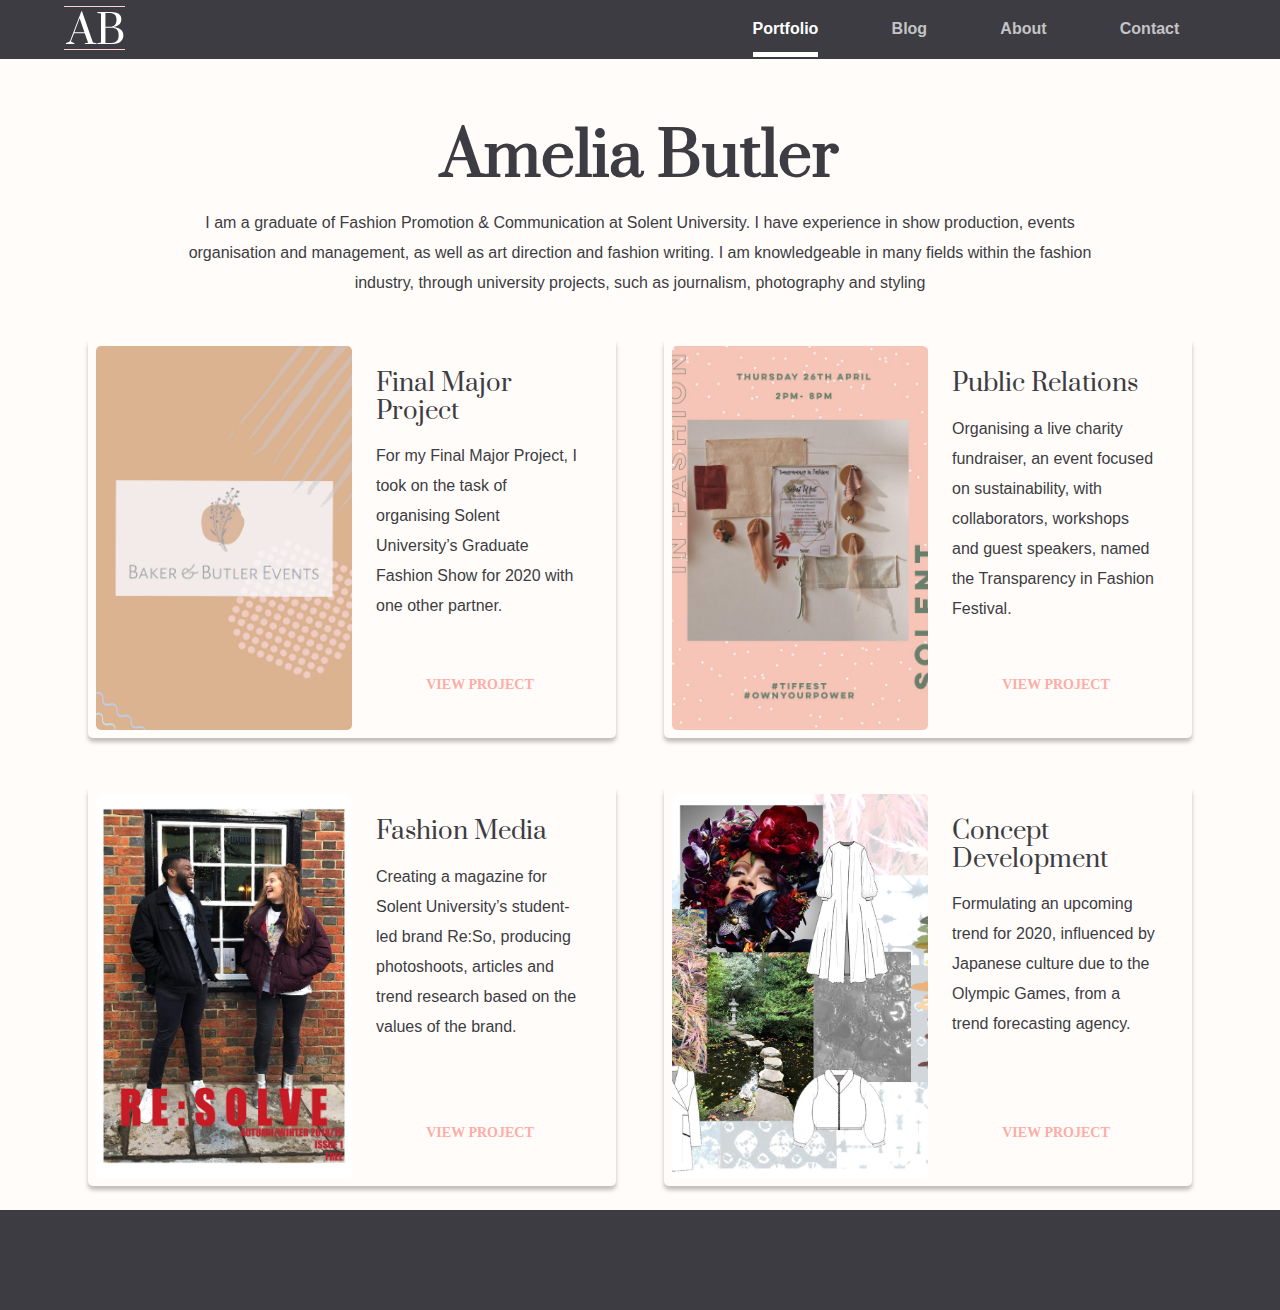
==== index.html @ 0e3813a7 "added link to fashion media page" ====
<!DOCTYPE html>
<html lang="en" dir="ltr">
  <head>
    <meta charset="utf-8">
    <!-- <link rel="stylesheet" href="https://stackpath.bootstrapcdn.com/bootstrap/4.4.1/css/bootstrap.min.css" integrity="sha384-Vkoo8x4CGsO3+Hhxv8T/Q5PaXtkKtu6ug5TOeNV6gBiFeWPGFN9MuhOf23Q9Ifjh" crossorigin="anonymous"> -->
    <link rel="stylesheet" href="css/styles.css">
    <link rel="stylesheet" href="css/normalize.css">
    <meta name="viewport" content="width=device-width, initial-scale=1">
    <title></title>
  </head>
  <body>

    <nav class="nav">
      <!-- logo -->
      <img src="img/logo.svg" alt="">

      <!-- nav link -->
      <ul class="nav-links">
        <li><a href="index.html" class="active">Portfolio</a></li>
        <li><a href="#">Blog</a></li>
        <li><a href="#">About</a></li>
        <li><a href="#">Contact</a></li>
      </ul>
    </nav>

    <div class="container">

      <!-- hero text -->
      <div class="hero-text">
        <h1>Amelia Butler</h1>
        <p class="header-text">I am a graduate of Fashion Promotion & Communication at Solent University.<span class="extra-hero-text"> I have experience in show production, events organisation and management, as well as art direction and fashion writing. I am knowledgeable in many fields within the fashion industry, through university projects, such as journalism, photography and styling</span></p>
      </div>

      <!-- cards for home screen -->
      <!-- large screens -->
      <div class="cards">
      <!-- card one -->
        <div class="card card1">
          <div class="card-image card-image-FMP">
          </div>
          <div class="card-text">
            <h6>Final Major Project</h6>
            <p>
              For my Final Major Project, I took on the task of organising Solent University’s Graduate Fashion Show for 2020 with one other partner.
            </p>
            <a href="final-major-project.html" class="button btn-lrg">View Project</a>
          </div>
        </div>

        <!-- card two -->
        <div class="card card2">
          <div class="card-image card-image-PR ">
          </div>
          <div class="card-text">
            <h6>Public Relations</h6>
            <p>Organising a live charity fundraiser, an event focused on sustainability, with collaborators, workshops and guest speakers, named the Transparency in Fashion Festival.</p>
            <a href="public-relations.html" class="button btn-lrg">View Project</a>
          </div>
        </div>

        <!-- card three -->
        <div class="card card3">
          <div class="card-image card-image-FM ">
          </div>
          <div class="card-text">
            <h6>Fashion Media</h6>
            <p>Creating a magazine for Solent University’s student-led brand Re:So, producing photoshoots, articles and trend research based on the values of the brand.</p>
            <a href="fashion-media.html" class="button btn-lrg">View Project</a>
          </div>
        </div>

        <!-- card four -->
        <div class="card card4">
          <div class="card-image card-image-CD">
          </div>
          <div class="card-text">
            <h6>Concept Development</h6>
            <p>Formulating an upcoming trend for 2020, influenced by Japanese culture due to the Olympic Games, from a trend forecasting agency.</p>
            <a class="button btn-lrg">View Project</a>
          </div>
        </div>

      </div>


      <!-- small screens -->
      <div class="cards-sml">

        <!-- card one -->
        <div class="card-sml">
          <img class="card-img-sml" src="img/FMP.png" alt="">
          <div class="card-text-sml">
            <h6>Final Major Project</h6>
            <p>For my Final Major Project, I took on the task of organising Solent University’s Graduate Fashion Show for 2020 with one other partner.</p>
            <a href="final-major-project.html" class="button btn-sml">View Project</a>
          </div>
        </div>

        <!-- card two  -->
        <div class="card-sml">
          <img class="card-img-sml" src="img/Public-Relations.png" alt="">
          <div class="card-text-sml">
            <h6>Public Relations</h6>
            <p>Lorem ipsum dolor sit amet, consectetur adipiscing elit, </p>
            <a href="public-relations.html" class="button btn-sml">View Project</a>
          </div>
        </div>

        <!-- card three  -->
        <div class="card-sml">
          <img class="card-img-sml" src="img/fashion-media.png" alt="">
          <div class="card-text-sml">
            <h6>Fashion Media</h6>
            <p>Lorem ipsum dolor sit amet, consectetur adipiscing elit, </p>
            <a href="fashion-media.html" class="button btn-sml">View Project</a>
          </div>
        </div>

        <!-- card four  -->
        <div class="card-sml">
          <img class="card-img-sml" src="img/concept-developments.png" alt="">
          <div class="card-text-sml">
            <h6>Concept Developemnt</h6>
            <p>Lorem ipsum dolor sit amet, consectetur adipiscing elit, </p>
            <a class="button btn-sml">View Project</a>
          </div>
        </div>

      </div>


    </div>


      <!-- </div> -->
  </body>
  <footer></footer>
</html>
---- css/styles.css ----
@font-face {
    font-family: 'Prata';
    src: url(../fonts/Prata-Regular.ttf);
    font-style: normal;
    font-weight: 400;
}

/* ----- colors ----- */

:root {
  --DarkGrey: #3C3C42;
  --FadedGrey: #C4C4C6;
  --LightPink: #FFFCFA;
  --White: #FFFFFF;
  --DarkPink: #FFD4D0;
  --VeryDarkPink: #FFACA5;
}

* {
  box-sizing: border-box;
}

/* ----- font styles ----- */

body {
  background-color: var(--LightPink);
  font-family: montserrat, sans-serif;
  font-size: 16px;
  color: var(--DarkGrey);
}

footer {
  background: var(--DarkGrey);
  height: 100px;
  width: 100%;
}

p {
  line-height: 30px;
  margin: 16px 0;
}

h1 {
  font-size: 3.750rem;
  margin: 0;
}

h6 {
  font-family: Prata;
  font-size: 1.5rem;
  font-weight: normal;
  margin: 0;
}

h1,
h2,
h3,
h4,
h5 {
  font-family: prata, sans-serif;
}

/* button element */
.button {
  display: flex;
  align-items: center;
  margin: 0 auto;
  height: 42px;
  font: normal normal bold 0.875em/1.875em montserrat;
  text-transform: uppercase;

  color: var(--White);
  background-color: var(--VeryDarkPink);
  border-color: var(--VeryDarkPink);

  padding: 16px;
  border-radius: 5px;
}



/* ----- navigation ------  */
nav {
  display: flex;
  justify-content: space-between;
  align-items: center;
  flex-wrap: wrap;

  background-color: var(--DarkGrey);
  padding: 4px 5%;
}

ul {
  padding: 0;
}

li,
a {
  text-decoration: none;
  list-style: none;
  color: var(--FadedGrey);
}

.nav-links {
  display: flex;
  justify-content: space-around;
  flex-basis: 500px;

  font-weight: bold;
}

.active {
  color: var(--White);
  border-bottom: 5px solid var(--White);
  padding-bottom: 15px;
}

/* pseudo-classes */
.nav-links a:hover {
  color: var(--VeryDarkPink);
}

.nav-links a:active {
  color: var(--White);
}

.active:hover {
  color: var(--White) !important;
}


/* main container */
.container {
  padding: 0 5%;
  min-height: calc(100vh - 70px);
}


/* header text */
.hero-text {
  text-align: center;
  margin: auto;
  margin-top: 64px;
  max-width: 950px;
}

/* -------- Cards -------- */

.cards,
.card,
.card-text,
.cards-sml,
.card-sml,
.img {
  display: flex;
}

.card,
.card-sml {
  box-shadow: 0px 4px 4px rgba(0, 0, 0, 0.25);
}

/* cards radius */
.card,
.card-img-sml,
.card-sml {
  border-radius: 5px;
}

.cards,
.cards-sml {
  flex-direction: row;
  flex-wrap: wrap;
}


/* -------- cards for large screens -------- */
.card {
  flex-wrap: wrap;
  flex: 1 500px;
  height: 400px;

  margin: 24px;
  padding: 8px;
}

.card-image {
  border-radius: 5px;
  width: 50%;
}

.card-text {
  flex-direction: column;
  padding: 24px;
  width: 50%;
}

.card-image-FMP {
  background: url(../img/FMP.png) center / cover;
}

.card-image-PR {
  background: url(../img/Public-Relations.png) center / cover;
}

.card-image-FM {
  background: url(../img/fashion-media.png) center / cover;
}

.card-image-CD {
  background: url(../img/concept-developments.png) center / cover;
}

.btn-lrg {
  margin-top: auto;
  color: var(--VeryDarkPink);
  background-color: inherit;
  border-color: transparent;
}

.btn-lrg:hover {
  color: var(--White);
  border-color: var(--White);
  background-color: var(--VeryDarkPink);
}

/* -------- cards for small screens -------- */
.cards-sml {
  justify-content: center;
}

.card-sml {
  margin-bottom: 48px;
  flex-direction: column;
  align-items: center;
  position: relative;
}

.card-img-sml,
.card-text-sml {
  width: 100%;
  width: 100%;
}

.card-text-sml {
  border-radius: 0 0 5px 5px;
}

.card-img-sml {
  max-height: 500px;
  max-width: 500px;
}

.card-text-sml {
  bottom: 0;
  padding: 8px;
  text-align: center;
  position: absolute;
  background-color: rgba(255, 255, 255, 0.9);
}

.btn-sml {
  display: inline-flex;
}

.img {
  margin: auto;
  margin-top: 24px;
  margin-bottom: 24px;
  max-width: 450px;
}

.card-main-text {
  text-align: center;
  margin: auto;
  max-width: 950px;
}

/* ------------- cards for small screen ------------ */
/* ----- @media queries ----- */

@media (max-width: 768px){

  .cards {
    display: none
  }

  nav {
    justify-content: space-around;
  }

  .nav-links {
    flex-basis: 800px;
  }

  .hero-text {
    margin-top: 32px;
  }
  .extra-hero-text {
    display: none;
  }

}

@media (min-width: 768px) {
  .cards-sml {
    display: none;
  }
}

@media (max-width: 375px) {
  nav {
    padding: 0 2.5%;
  }

  h1 {
    font-size: 2.500rem;
  }

  .container {
    padding: 0 2.5%;
  }

  .img {
    max-width: 100%;
  }
}
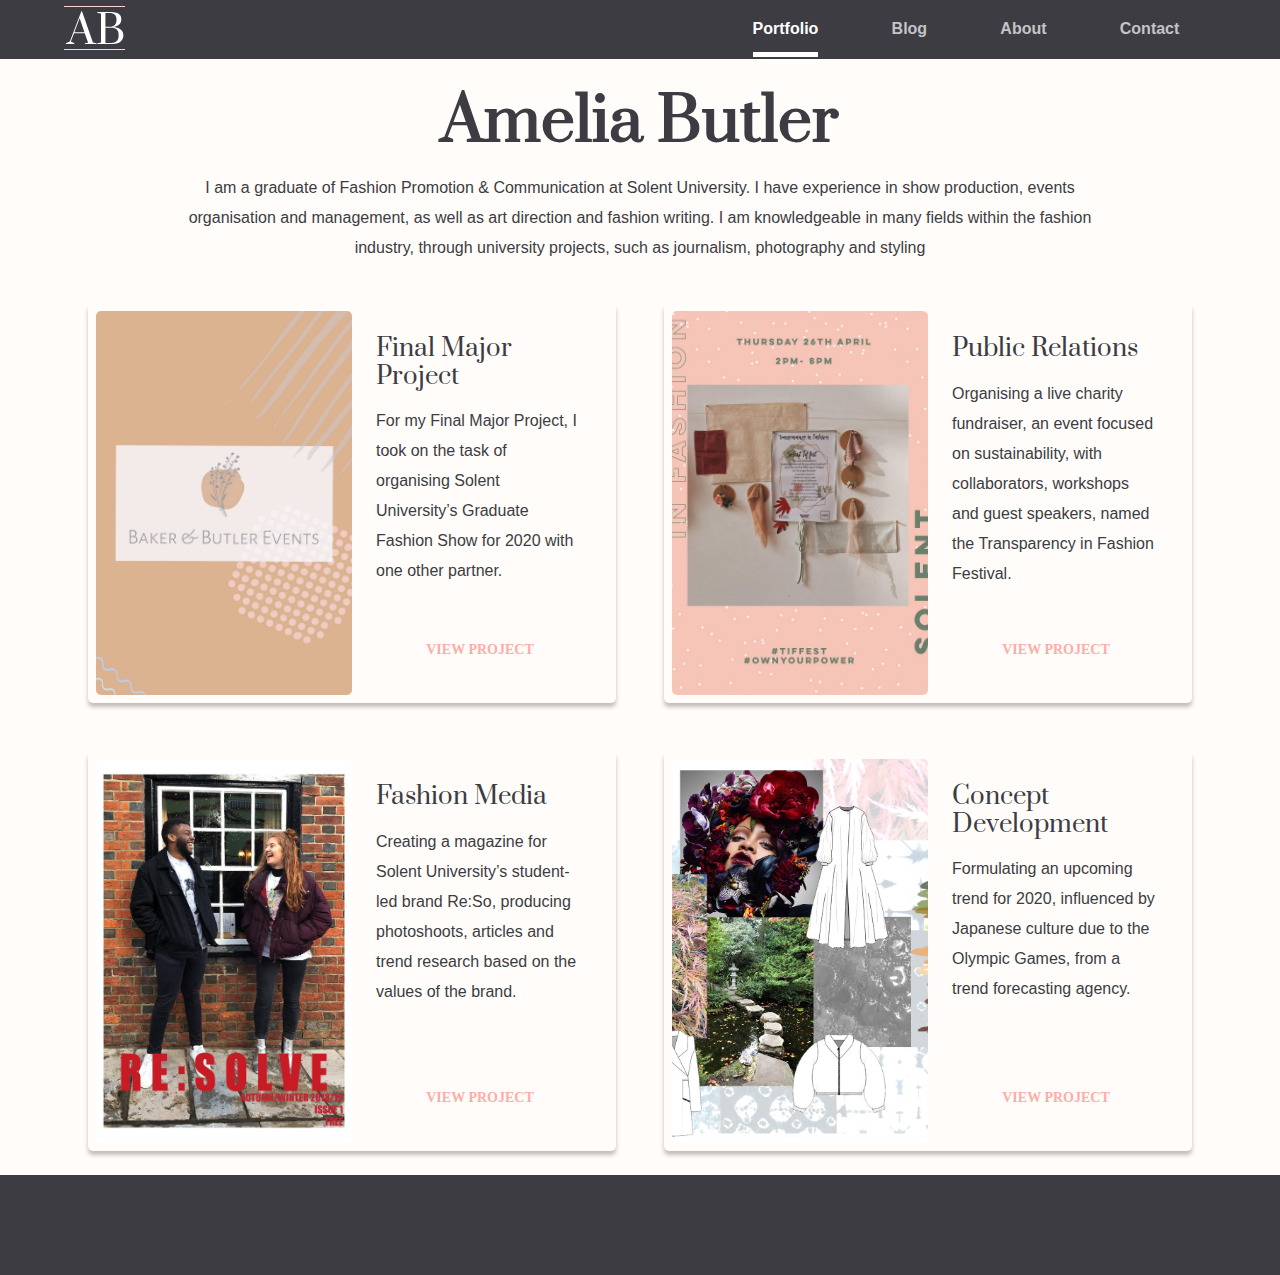
==== commit 59bd55b3: "added sticky and padding for nav on sml screens" ====
--- a/index.html
+++ b/index.html
@@ -10,7 +10,7 @@
   </head>
   <body>
 
-    <nav class="nav">
+    <nav class="nav sticky">
       <!-- logo -->
       <img src="img/logo.svg" alt="">
 
--- a/css/styles.css
+++ b/css/styles.css
@@ -101,6 +101,13 @@
   color: var(--FadedGrey);
 }
 
+.sticky {
+  z-index: 1000;
+  position: fixed;
+  width: 100%;
+  top: 0;
+}
+
 .nav-links {
   display: flex;
   justify-content: space-around;
@@ -140,7 +147,7 @@
 .hero-text {
   text-align: center;
   margin: auto;
-  margin-top: 64px;
+  margin-top: 88px;
   max-width: 950px;
 }
 
@@ -294,7 +301,7 @@
   }
 
   .hero-text {
-    margin-top: 32px;
+    margin-top: 130px;
   }
   .extra-hero-text {
     display: none;
@@ -310,7 +317,7 @@
 
 @media (max-width: 375px) {
   nav {
-    padding: 0 2.5%;
+    padding: 4px 2.5%;
   }
 
   h1 {
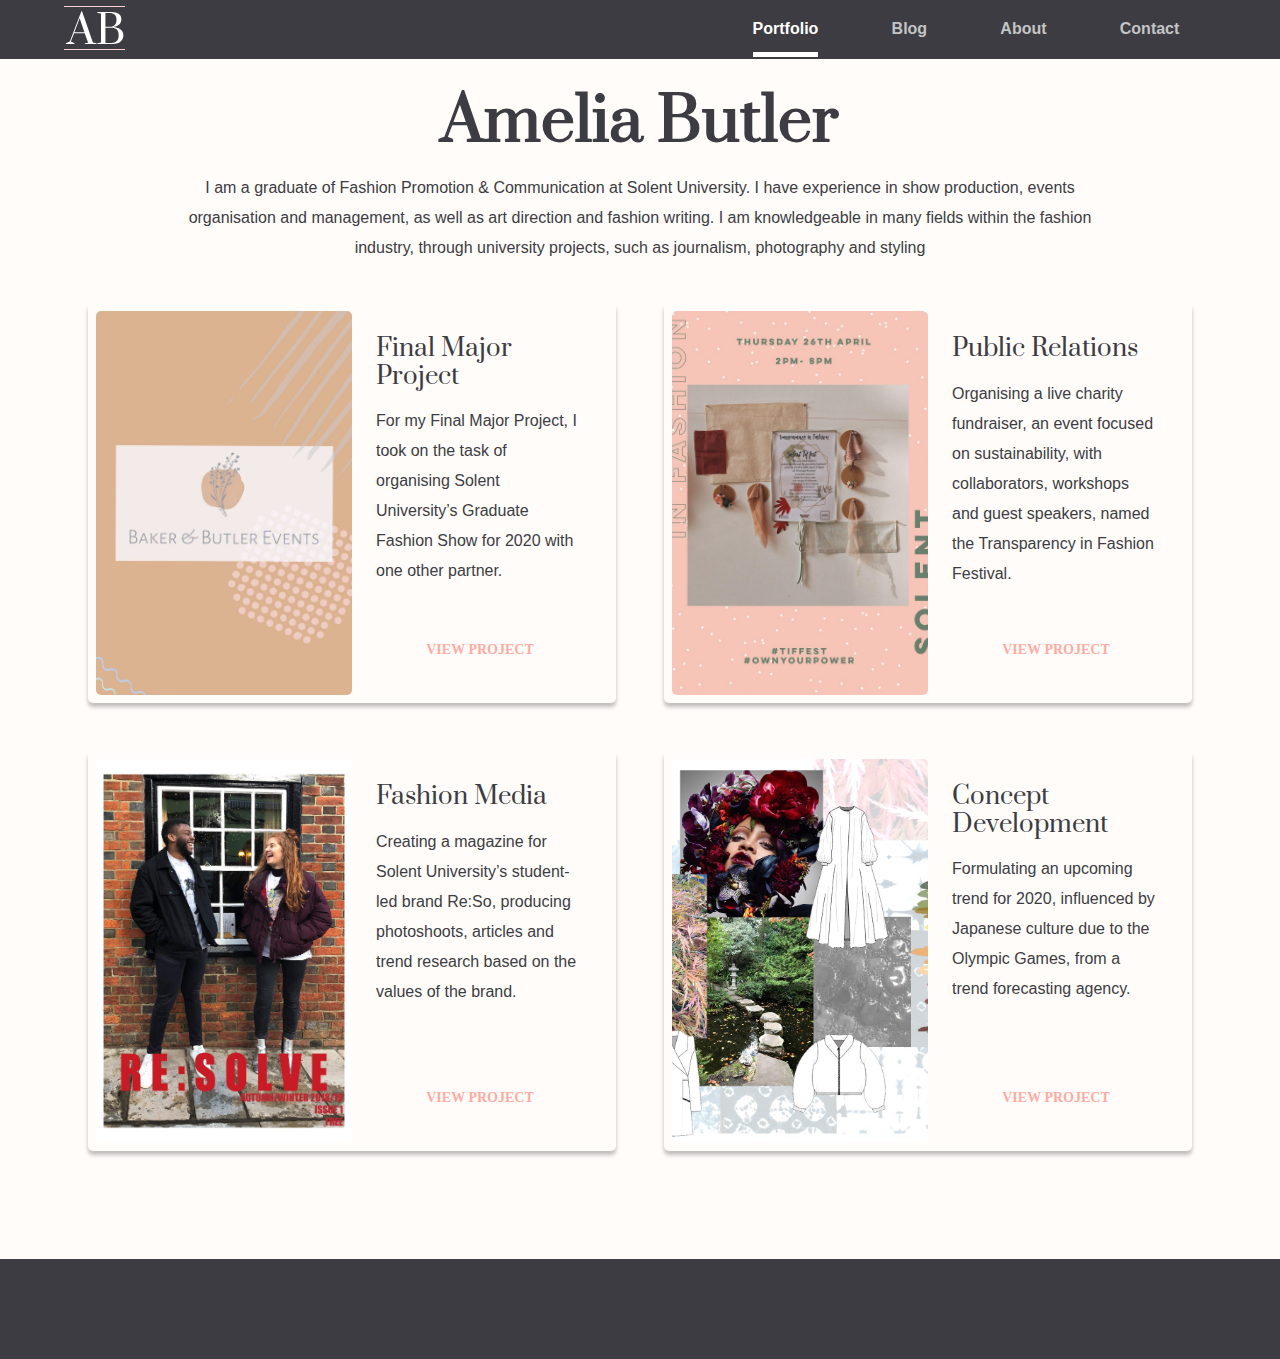
==== commit 17834e8f: "added link to logo" ====
--- a/index.html
+++ b/index.html
@@ -12,14 +12,16 @@
 
     <nav class="nav sticky">
       <!-- logo -->
-      <img src="img/logo.svg" alt="">
+      <a style="height: 51px" href="index.html">
+        <img src="img/logo.svg" alt="">
+      </a>
 
       <!-- nav link -->
       <ul class="nav-links">
         <li><a href="index.html" class="active">Portfolio</a></li>
-        <li><a href="#">Blog</a></li>
-        <li><a href="#">About</a></li>
-        <li><a href="#">Contact</a></li>
+        <li><a href="blog.html">Blog</a></li>
+        <li><a href="about.html">About</a></li>
+        <li><a href="contact.html">Contact</a></li>
       </ul>
     </nav>
 
@@ -76,7 +78,7 @@
           <div class="card-text">
             <h6>Concept Development</h6>
             <p>Formulating an upcoming trend for 2020, influenced by Japanese culture due to the Olympic Games, from a trend forecasting agency.</p>
-            <a class="button btn-lrg">View Project</a>
+            <a href="concept-development.html" class="button btn-lrg">View Project</a>
           </div>
         </div>
 
@@ -91,7 +93,6 @@
           <img class="card-img-sml" src="img/FMP.png" alt="">
           <div class="card-text-sml">
             <h6>Final Major Project</h6>
-            <p>For my Final Major Project, I took on the task of organising Solent University’s Graduate Fashion Show for 2020 with one other partner.</p>
             <a href="final-major-project.html" class="button btn-sml">View Project</a>
           </div>
         </div>
@@ -101,7 +102,6 @@
           <img class="card-img-sml" src="img/Public-Relations.png" alt="">
           <div class="card-text-sml">
             <h6>Public Relations</h6>
-            <p>Lorem ipsum dolor sit amet, consectetur adipiscing elit, </p>
             <a href="public-relations.html" class="button btn-sml">View Project</a>
           </div>
         </div>
@@ -111,18 +111,16 @@
           <img class="card-img-sml" src="img/fashion-media.png" alt="">
           <div class="card-text-sml">
             <h6>Fashion Media</h6>
-            <p>Lorem ipsum dolor sit amet, consectetur adipiscing elit, </p>
             <a href="fashion-media.html" class="button btn-sml">View Project</a>
           </div>
         </div>
 
         <!-- card four  -->
         <div class="card-sml">
-          <img class="card-img-sml" src="img/concept-developments.png" alt="">
+          <img class="card-img-sml concept-development-image" src="img/concept-developments.png" alt="">
           <div class="card-text-sml">
             <h6>Concept Developemnt</h6>
-            <p>Lorem ipsum dolor sit amet, consectetur adipiscing elit, </p>
-            <a class="button btn-sml">View Project</a>
+            <a href="concept-development.html" class="button btn-sml">View Project</a>
           </div>
         </div>
 
--- a/css/styles.css
+++ b/css/styles.css
@@ -33,6 +33,7 @@
   background: var(--DarkGrey);
   height: 100px;
   width: 100%;
+  margin-top: 84px;
 }
 
 p {
@@ -270,6 +271,12 @@
   display: inline-flex;
 }
 
+.concept-development-image {
+  height: 400px;
+}
+
+/* information within portfolio cards */
+
 .img {
   margin: auto;
   margin-top: 24px;
@@ -315,6 +322,12 @@
   }
 }
 
+@media (max-width: 450px) {
+  .img {
+    width: 100%;
+  }
+}
+
 @media (max-width: 375px) {
   nav {
     padding: 4px 2.5%;
@@ -327,8 +340,4 @@
   .container {
     padding: 0 2.5%;
   }
-
-  .img {
-    max-width: 100%;
-  }
-}
+}
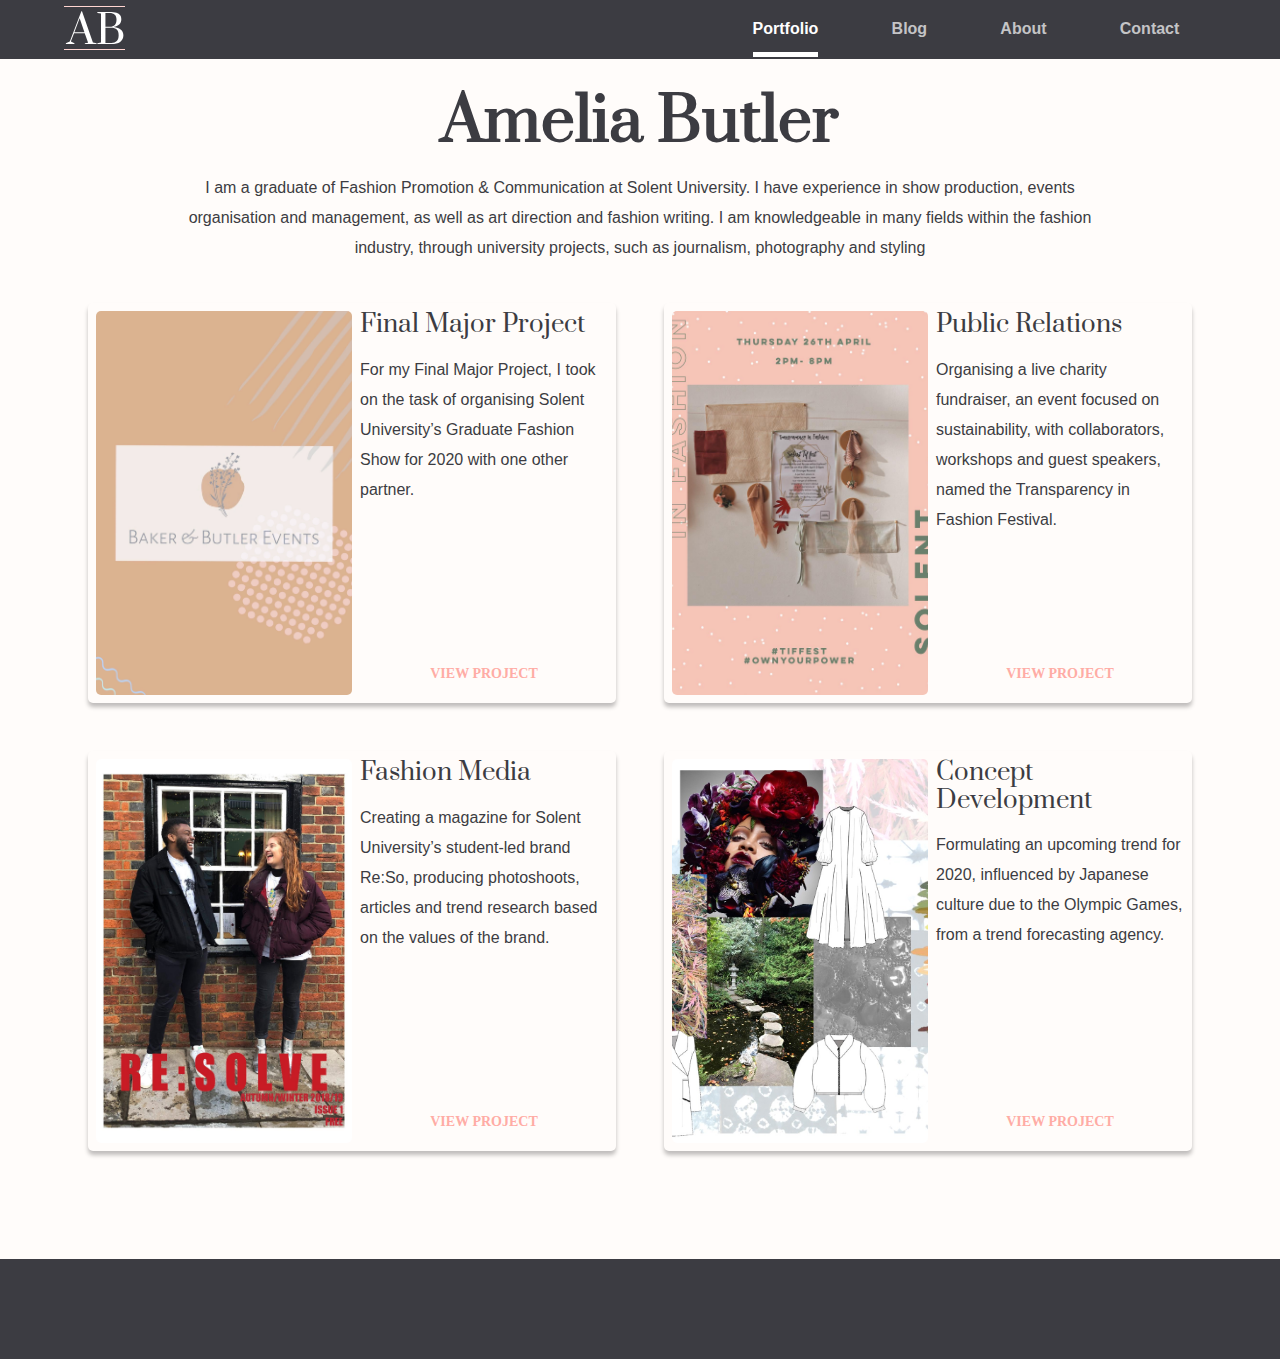
==== commit 0714ce4f: "added contact page" ====
--- a/index.html
+++ b/index.html
@@ -132,5 +132,6 @@
 
       <!-- </div> -->
   </body>
+  <script src="js/script.js"></script>
   <footer></footer>
 </html>
--- a/css/styles.css
+++ b/css/styles.css
@@ -199,7 +199,7 @@
 
 .card-text {
   flex-direction: column;
-  padding: 24px;
+  padding-left: 8px;
   width: 50%;
 }
 
@@ -269,10 +269,11 @@
 
 .btn-sml {
   display: inline-flex;
+  margin-top: 16px;
 }
 
 .concept-development-image {
-  height: 400px;
+  height: 300px;
 }
 
 /* information within portfolio cards */
@@ -290,6 +291,62 @@
   max-width: 950px;
 }
 
+/* blog */
+
+.blog-screenshot {
+  margin-top: 48px;
+  width: 100%;
+  border-radius: 5px;
+  box-shadow: 0px 4px 4px rgba(0, 0, 0, 0.25);
+}
+
+.blog-text {
+  margin-top: 48px;
+  font-size: 18px;
+  text-decoration: underline;
+  color: var(--DarkGrey);
+  cursor: pointer;
+  text-align: center;
+}
+
+.blog-text:hover {
+  color: var(--VeryDarkPink);
+}
+
+.blog-screenshot:hover {
+  box-shadow: 0px 4px 8px rgba(0, 0, 0, 0.4);
+  transition: all 0.1s ease-in
+}
+
+/* about page */
+.about {
+  text-align: center;
+}
+
+.about-text {
+  display: flex;
+  margin: auto;
+  margin-top: 24px;
+  max-width: 1174px;
+}
+
+.amelia-picture {
+  display: flex;
+  margin: auto;
+  margin-top: 84px;
+  width: 200px;
+  height: 200px;
+  border-radius: 50%;
+  background: url(../img/amelia-img.png) center / cover;
+}
+
+/* contact page*/
+.contact-buttons {
+  margin-top: 32px;
+  display: flex;
+  justify-content: space-around;
+}
+
 /* ------------- cards for small screen ------------ */
 /* ----- @media queries ----- */
 
@@ -310,8 +367,13 @@
   .hero-text {
     margin-top: 130px;
   }
+
   .extra-hero-text {
     display: none;
+  }
+
+  .amelia-picture {
+    margin-top: 135px;
   }
 
 }
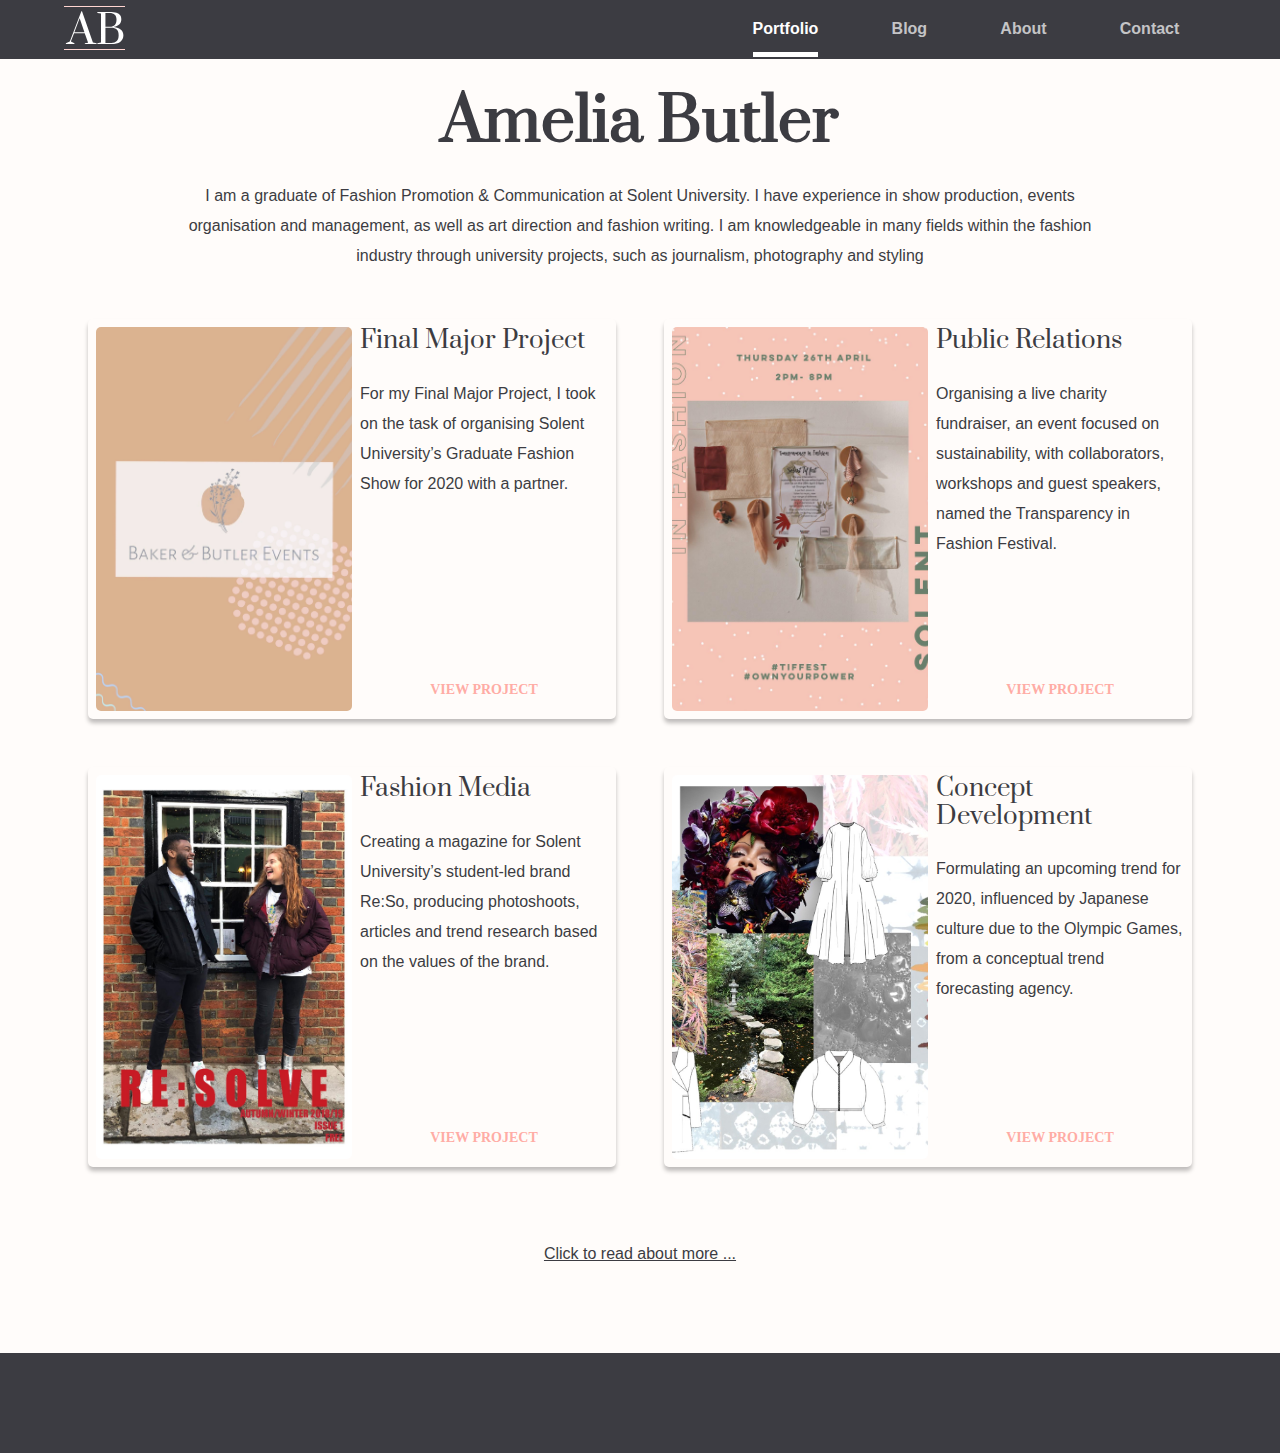
==== commit 157b1ace: "added other work page" ====
--- a/index.html
+++ b/index.html
@@ -5,12 +5,13 @@
     <!-- <link rel="stylesheet" href="https://stackpath.bootstrapcdn.com/bootstrap/4.4.1/css/bootstrap.min.css" integrity="sha384-Vkoo8x4CGsO3+Hhxv8T/Q5PaXtkKtu6ug5TOeNV6gBiFeWPGFN9MuhOf23Q9Ifjh" crossorigin="anonymous"> -->
     <link rel="stylesheet" href="css/styles.css">
     <link rel="stylesheet" href="css/normalize.css">
+    <script src="https://ajax.googleapis.com/ajax/libs/jquery/3.4.1/jquery.min.js"></script>
     <meta name="viewport" content="width=device-width, initial-scale=1">
     <title></title>
   </head>
   <body>
 
-    <nav class="nav sticky">
+    <nav class="nav sticky nav-up">
       <!-- logo -->
       <a style="height: 51px" href="index.html">
         <img src="img/logo.svg" alt="">
@@ -30,7 +31,7 @@
       <!-- hero text -->
       <div class="hero-text">
         <h1>Amelia Butler</h1>
-        <p class="header-text">I am a graduate of Fashion Promotion & Communication at Solent University.<span class="extra-hero-text"> I have experience in show production, events organisation and management, as well as art direction and fashion writing. I am knowledgeable in many fields within the fashion industry, through university projects, such as journalism, photography and styling</span></p>
+        <p class="header-text">I am a graduate of Fashion Promotion & Communication at Solent University.<span class="extra-hero-text"> I have experience in show production, events organisation and management, as well as art direction and fashion writing. I am knowledgeable in many fields within the fashion industry through university projects, such as journalism, photography and styling</span></p>
       </div>
 
       <!-- cards for home screen -->
@@ -43,7 +44,7 @@
           <div class="card-text">
             <h6>Final Major Project</h6>
             <p>
-              For my Final Major Project, I took on the task of organising Solent University’s Graduate Fashion Show for 2020 with one other partner.
+              For my Final Major Project, I took on the task of organising Solent University’s Graduate Fashion Show for 2020 with a partner.
             </p>
             <a href="final-major-project.html" class="button btn-lrg">View Project</a>
           </div>
@@ -77,11 +78,10 @@
           </div>
           <div class="card-text">
             <h6>Concept Development</h6>
-            <p>Formulating an upcoming trend for 2020, influenced by Japanese culture due to the Olympic Games, from a trend forecasting agency.</p>
+            <p>Formulating an upcoming trend for 2020, influenced by Japanese culture due to the Olympic Games, from a conceptual trend forecasting agency.</p>
             <a href="concept-development.html" class="button btn-lrg">View Project</a>
           </div>
         </div>
-
       </div>
 
 
@@ -126,6 +126,7 @@
 
       </div>
 
+      <a href="other.html"><p class="anchor-text">Click to read about more ...</p></a>
 
     </div>
 
--- a/css/styles.css
+++ b/css/styles.css
@@ -38,7 +38,7 @@
 
 p {
   line-height: 30px;
-  margin: 16px 0;
+  margin: 24px 0;
 }
 
 h1 {
@@ -86,6 +86,7 @@
   justify-content: space-between;
   align-items: center;
   flex-wrap: wrap;
+  transition: top 0.2s ease-in-out;
 
   background-color: var(--DarkGrey);
   padding: 4px 5%;
@@ -233,6 +234,22 @@
 }
 
 /* -------- cards for small screens -------- */
+.back-btn {
+  width: 56px;
+  height: 56px;
+  background-image: url(../img/back-arrow.svg);
+  background-size: 20px;
+  background-position: center;
+  background-repeat: no-repeat;
+  background-color: var(--DarkGrey);
+  border-radius: 50%;
+  position: fixed;
+  z-index: 100;
+  bottom: 20px;
+  left: 20px;
+  box-shadow: 0px 4px 4px rgba(0, 0, 0, 0.25);
+}
+
 .cards-sml {
   justify-content: center;
 }
@@ -278,11 +295,23 @@
 
 /* information within portfolio cards */
 
+.img,
+.img-sml {
+  margin: auto;
+  margin-top: 32px;
+  margin-bottom: 32px;
+}
+
+.img-sml {
+  max-width: 400px
+}
+
 .img {
-  margin: auto;
-  margin-top: 24px;
-  margin-bottom: 24px;
-  max-width: 450px;
+  max-width: 700px;
+}
+
+.img-lrg {
+  max-width: 100%;
 }
 
 .card-main-text {
@@ -300,16 +329,16 @@
   box-shadow: 0px 4px 4px rgba(0, 0, 0, 0.25);
 }
 
-.blog-text {
+.anchor-text {
   margin-top: 48px;
-  font-size: 18px;
+  font-size: 16px;
   text-decoration: underline;
   color: var(--DarkGrey);
   cursor: pointer;
   text-align: center;
 }
 
-.blog-text:hover {
+.anchor-text:hover {
   color: var(--VeryDarkPink);
 }
 
@@ -318,52 +347,70 @@
   transition: all 0.1s ease-in
 }
 
-/* about page */
-.about {
+/* about / contact --- page */
+
+
+.about,
+.contact {
+  display: flex;
+  flex-direction: column;
+
+  justify-content: center;
+  align-items: center;
+}
+
+.about-text {
+  display: flex;
   text-align: center;
-}
-
-.about-text {
-  display: flex;
-  margin: auto;
-  margin-top: 24px;
-  max-width: 1174px;
+
+  max-width: 1100px;
+
+  margin-top: 48px;
 }
 
 .amelia-picture {
   display: flex;
-  margin: auto;
-  margin-top: 84px;
-  width: 200px;
-  height: 200px;
+
+  width: 300px;
+  height: 300px;
   border-radius: 50%;
   background: url(../img/amelia-img.png) center / cover;
-}
-
-/* contact page*/
+
+  margin-bottom: 48px;
+}
+
+.footer-0-mg {
+  margin-top: 0;
+}
+
+/* contact page */
+
 .contact-buttons {
-  margin-top: 32px;
-  display: flex;
-  justify-content: space-around;
-}
+  display: flex;
+  margin-top: 24px;
+}
+
 
 /* ------------- cards for small screen ------------ */
 /* ----- @media queries ----- */
 
-@media (max-width: 768px){
+@media only screen and (max-width: 768px){
+  nav {
+    justify-content: space-around;
+  }
+
+  .nav-up {
+    top: -50px;
+  }
+
+  .nav-links {
+    flex-basis: 800px;
+  }
 
   .cards {
     display: none
   }
 
-  nav {
-    justify-content: space-around;
-  }
-
-  .nav-links {
-    flex-basis: 800px;
-  }
-
   .hero-text {
     margin-top: 130px;
   }
@@ -373,24 +420,33 @@
   }
 
   .amelia-picture {
-    margin-top: 135px;
-  }
-
-}
-
-@media (min-width: 768px) {
+    width: 200px;
+    height: 200px;
+  }
+
+  .about {
+    margin-top: 40px;
+  }
+
+}
+
+@media only screen and (min-width: 769px) {
   .cards-sml {
     display: none;
   }
-}
-
-@media (max-width: 450px) {
+
+  .back-btn {
+    display: none;
+  }
+}
+
+@media only screen and (max-width: 450px) {
   .img {
     width: 100%;
   }
 }
 
-@media (max-width: 375px) {
+@media only screen and (max-width: 375px) {
   nav {
     padding: 4px 2.5%;
   }
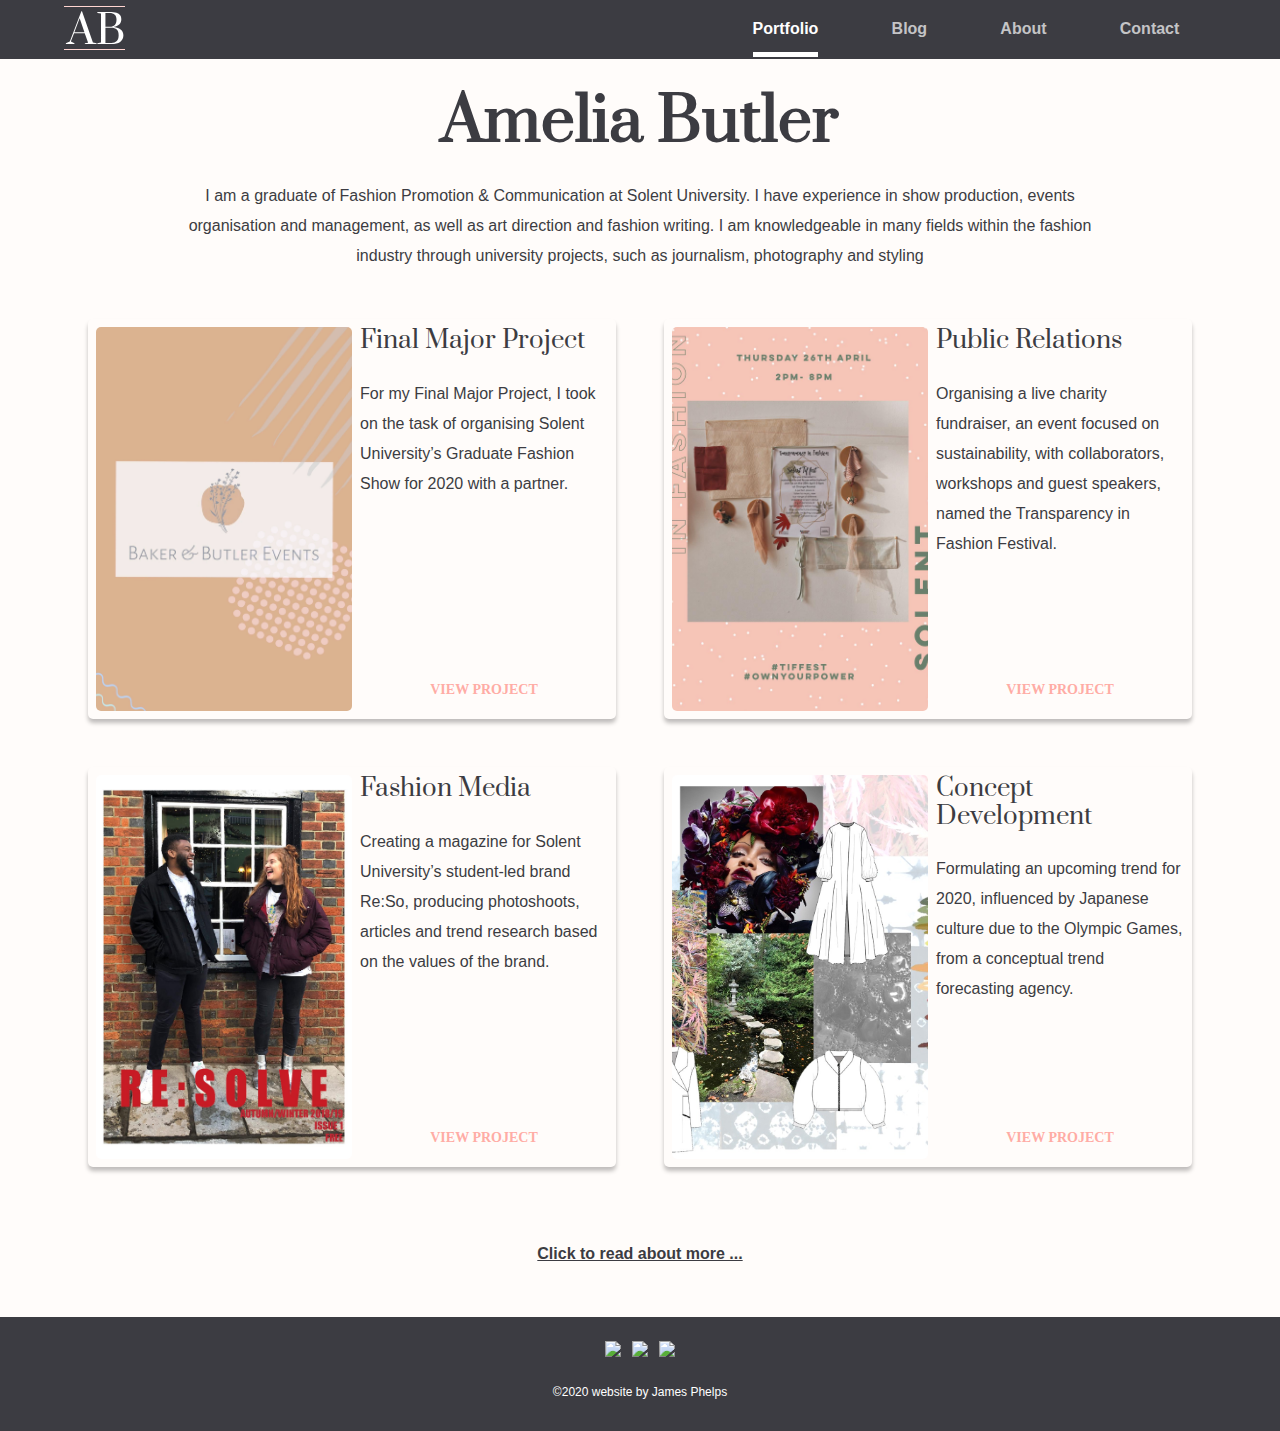
==== commit 5410aeef: "added links and cc to footer" ====
--- a/index.html
+++ b/index.html
@@ -134,5 +134,12 @@
       <!-- </div> -->
   </body>
   <script src="js/script.js"></script>
-  <footer></footer>
+  <footer>
+    <div class="">
+      <a target="_blank" href="https://ameliabutler98.wixsite.com/website"><img class="footer-links" src="img/logos/blog-link.svg"></a>
+      <a target="_blank" href="https://www.instagram.com/sgfs20/"><img class="footer-links" src="img/logos/instagram-logo.svg"></a>
+      <a target="_blank" href="https://linktr.ee/ameliabutler98"><img class="footer-links" src="img/logos/linkedin-link.svg"></a>
+    </div>
+    <p class="j-dizzle"> ©2020 website by James Phelps</p>
+  </footer>
 </html>
--- a/css/styles.css
+++ b/css/styles.css
@@ -27,13 +27,6 @@
   font-family: montserrat, sans-serif;
   font-size: 16px;
   color: var(--DarkGrey);
-}
-
-footer {
-  background: var(--DarkGrey);
-  height: 100px;
-  width: 100%;
-  margin-top: 84px;
 }
 
 p {
@@ -294,24 +287,16 @@
 }
 
 /* information within portfolio cards */
-
-.img,
-.img-sml {
+.img {
   margin: auto;
   margin-top: 32px;
   margin-bottom: 32px;
-}
-
-.img-sml {
-  max-width: 400px
-}
-
-.img {
-  max-width: 700px;
+
+  width: 50%;
 }
 
 .img-lrg {
-  max-width: 100%;
+  width: 100%;
 }
 
 .card-main-text {
@@ -332,13 +317,15 @@
 .anchor-text {
   margin-top: 48px;
   font-size: 16px;
+  font-weight: bold;
   text-decoration: underline;
   color: var(--DarkGrey);
   cursor: pointer;
   text-align: center;
 }
 
-.anchor-text:hover {
+.anchor-text:hover,
+.anchor-text:focus  {
   color: var(--VeryDarkPink);
 }
 
@@ -359,13 +346,15 @@
   align-items: center;
 }
 
+.about {
+  text-align: center;
+}
+
 .about-text {
   display: flex;
   text-align: center;
 
   max-width: 1100px;
-
-  margin-top: 48px;
 }
 
 .amelia-picture {
@@ -379,22 +368,60 @@
   margin-bottom: 48px;
 }
 
+/* contact page */
+
+.contact-buttons {
+  display: flex;
+  margin-top: 24px;
+}
+
+/* footer */
+
 .footer-0-mg {
   margin-top: 0;
 }
 
-/* contact page */
-
-.contact-buttons {
-  display: flex;
-  margin-top: 24px;
-}
-
-
-/* ------------- cards for small screen ------------ */
+footer {
+  background: var(--DarkGrey);
+  padding: 24px 0;
+  width: 100%;
+  margin-top: 48px;
+  color: white;
+  font-weight: montserrat;
+  font-size: 12px;
+
+  text-align: center;
+}
+
+.footer-links {
+  width: 44px;
+  padding: 0 4px;
+}
+
+.j-dizzle {
+  padding-top: 16px;;
+  margin: 0;
+}
+
 /* ----- @media queries ----- */
 
+/* hidding the small cards for all large screens */
+
+@media only screen and (min-width: 769px) {
+  .cards-sml {
+    display: none;
+  }
+
+  .back-btn {
+    display: none;
+  }
+}
+
 @media only screen and (max-width: 768px){
+  .cards {
+    display: none
+  }
+
   nav {
     justify-content: space-around;
   }
@@ -405,10 +432,6 @@
 
   .nav-links {
     flex-basis: 800px;
-  }
-
-  .cards {
-    display: none
   }
 
   .hero-text {
@@ -424,38 +447,28 @@
     height: 200px;
   }
 
+}
+
+@media only screen and (max-width: 440px) {
+  nav {
+    padding: 4px 2.5%;
+  }
+
+  h1 {
+    font-size: 2.500rem;
+  }
+
+  .container {
+    padding: 0 2.5%;
+  }
+
   .about {
-    margin-top: 40px;
-  }
-
-}
-
-@media only screen and (min-width: 769px) {
-  .cards-sml {
-    display: none;
-  }
-
-  .back-btn {
-    display: none;
-  }
-}
-
-@media only screen and (max-width: 450px) {
+    margin-top: 120px;
+  }
+
   .img {
     width: 100%;
   }
-}
-
-@media only screen and (max-width: 375px) {
-  nav {
-    padding: 4px 2.5%;
-  }
-
-  h1 {
-    font-size: 2.500rem;
-  }
-
-  .container {
-    padding: 0 2.5%;
-  }
-}
+
+
+}
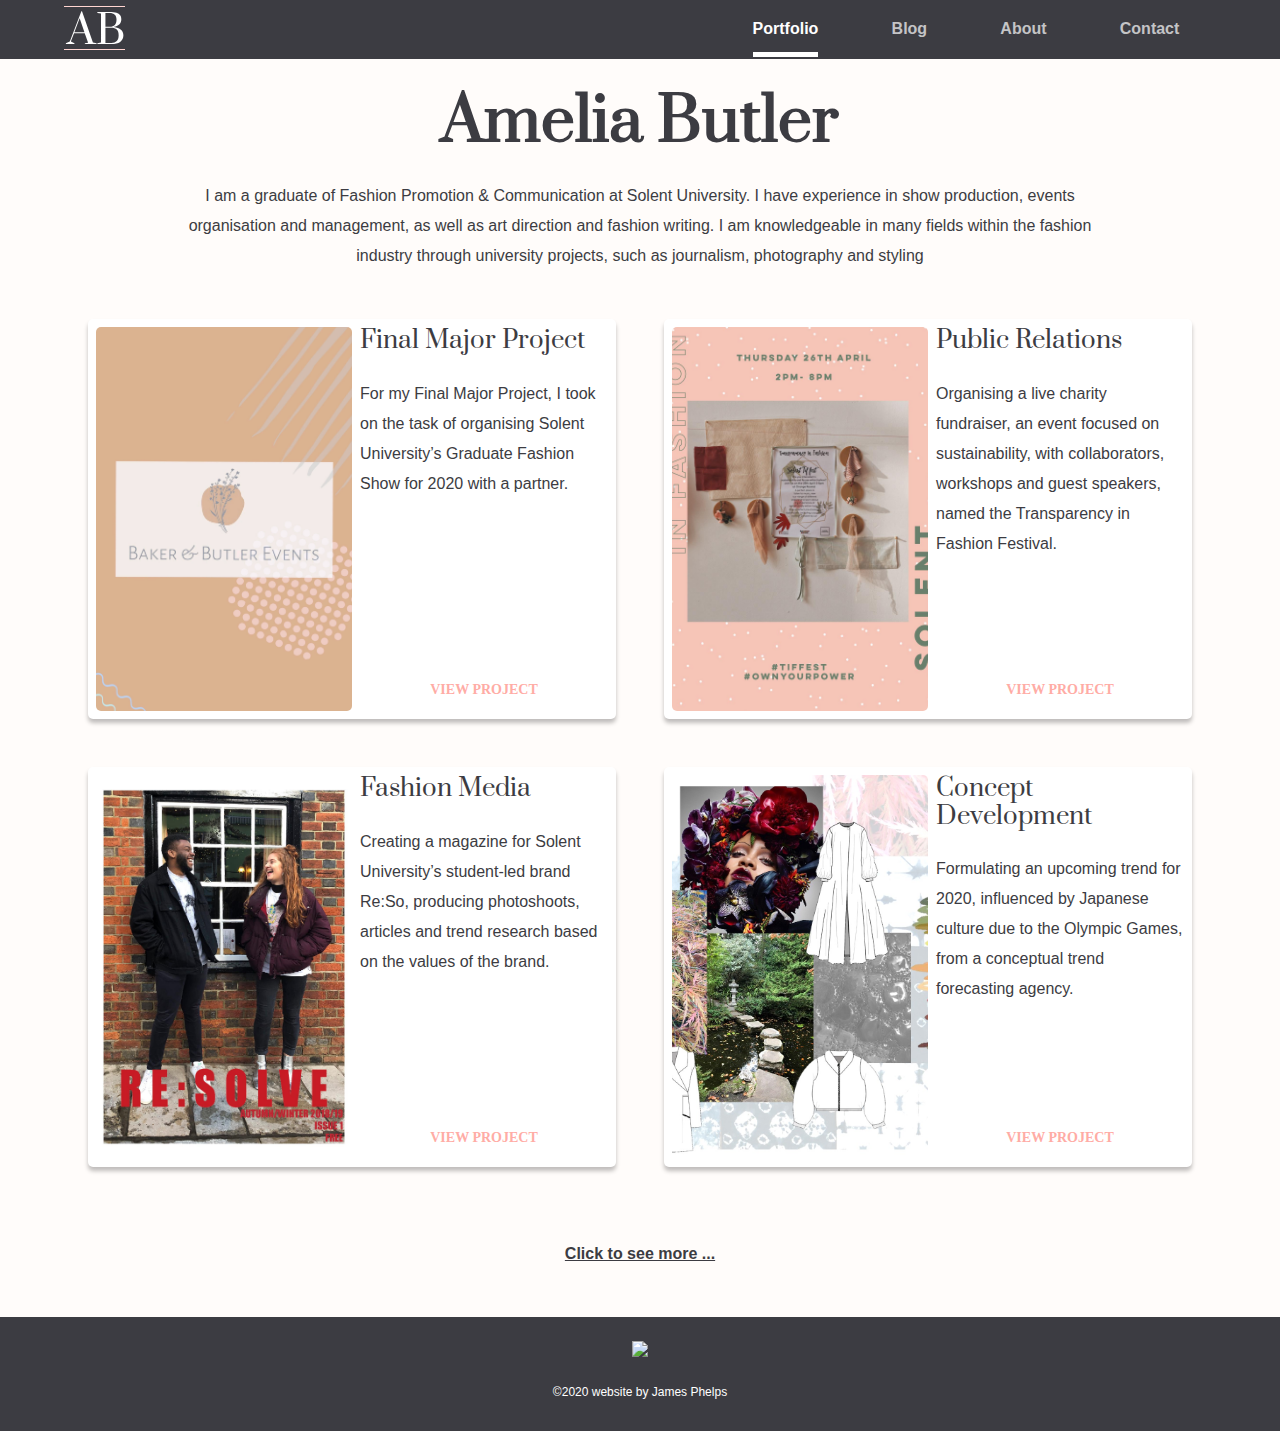
==== commit c2268aba: "added php to contact page" ====
--- a/index.html
+++ b/index.html
@@ -22,7 +22,7 @@
         <li><a href="index.html" class="active">Portfolio</a></li>
         <li><a href="blog.html">Blog</a></li>
         <li><a href="about.html">About</a></li>
-        <li><a href="contact.html">Contact</a></li>
+        <li><a href="contact.php">Contact</a></li>
       </ul>
     </nav>
 
@@ -126,20 +126,18 @@
 
       </div>
 
-      <a href="other.html"><p class="anchor-text">Click to read about more ...</p></a>
+      <a href="other.html"><p class="anchor-text">Click to see more ...</p></a>
 
     </div>
 
 
       <!-- </div> -->
   </body>
-  <script src="js/script.js"></script>
   <footer>
     <div class="">
-      <a target="_blank" href="https://ameliabutler98.wixsite.com/website"><img class="footer-links" src="img/logos/blog-link.svg"></a>
-      <a target="_blank" href="https://www.instagram.com/sgfs20/"><img class="footer-links" src="img/logos/instagram-logo.svg"></a>
-      <a target="_blank" href="https://linktr.ee/ameliabutler98"><img class="footer-links" src="img/logos/linkedin-link.svg"></a>
+      <a target="_blank" href="https://linktr.ee/ameliabutler98"><img class="footer-links" src="img/logos/blog-link.svg"></a>
     </div>
     <p class="j-dizzle"> ©2020 website by James Phelps</p>
   </footer>
+  <script src="js/script.js"></script>
 </html>
--- a/css/styles.css
+++ b/css/styles.css
@@ -134,7 +134,7 @@
 /* main container */
 .container {
   padding: 0 5%;
-  min-height: calc(100vh - 70px);
+  min-height: calc(100vh - 84px);
 }
 
 
@@ -159,6 +159,7 @@
 
 .card,
 .card-sml {
+  background-color: white;
   box-shadow: 0px 4px 4px rgba(0, 0, 0, 0.25);
 }
 
@@ -296,6 +297,7 @@
 }
 
 .img-lrg {
+  margin-bottom: 16px;
   width: 100%;
 }
 
@@ -337,8 +339,7 @@
 /* about / contact --- page */
 
 
-.about,
-.contact {
+.about {
   display: flex;
   flex-direction: column;
 
@@ -350,29 +351,125 @@
   text-align: center;
 }
 
-.about-text {
-  display: flex;
-  text-align: center;
-
-  max-width: 1100px;
-}
-
 .amelia-picture {
-  display: flex;
+  margin-top: 83px;
+  margin-bottom: 8px;
 
   width: 300px;
   height: 300px;
   border-radius: 50%;
   background: url(../img/amelia-img.png) center / cover;
 
-  margin-bottom: 48px;
 }
 
 /* contact page */
-
 .contact-buttons {
-  display: flex;
-  margin-top: 24px;
+  border-top: 1px solid white;
+  margin: 24px;
+}
+
+.contact-buttons a{
+  text-decoration: underline;
+  color: black;
+  display: block;
+  margin: 24px 0;
+}
+
+.contact-buttons p {
+  margin: 24px 0;
+  font-weight: bold;
+}
+
+.contact {
+  text-align: center;
+  margin-top: 48px;
+}
+
+.form {
+  margin: 24px;
+  margin-left: auto;
+  margin-right: auto;
+  padding: 56px 2%;
+  background-color: #FFD4D0;
+  max-width: 1000px;
+}
+
+label {
+  font-weight: bold;
+  font-family: Montserrat, sans-serif;
+  font-style: normal;
+  font-weight: bold;
+  font-size: 16px;
+}
+
+input[type="text"],
+input[type="email"] {
+  box-sizing: border-box;
+  border: none;
+  overflow: hidden;
+  white-space: nowrap;
+  text-overflow: ellipsis;
+  padding: 9px 20px;
+  border-radius: 3px;
+  font-size: 1rem;
+  max-height: 3em;
+}
+
+textarea {
+  border: none;
+  border-radius: 3px;
+  display: block;
+  width: 100%;
+  padding: 9px 20px;
+}
+
+button[type="submit"] {
+  box-sizing: border-box;
+  border-radius: 3px;
+  border: none;
+  background: var(--DarkGrey);
+  color: white;
+  font-weight: bold;
+  font-size: 14px;
+  font-family: montserrat;
+  text-transform: uppercase;
+  padding: 9px 20px;
+  cursor: pointer;
+}
+
+/* flex */
+.name {
+  display: flex;
+  flex-wrap: wrap;
+}
+
+.fname,
+.sname {
+  display: flex;
+  flex-direction: column;
+  flex: 1 230px;
+  margin: 24px;
+}
+
+.email-container,
+.message-container {
+  display: flex;
+  flex-direction: column;
+  margin: 0 24px 24px 24px;
+}
+
+.contact-btn {
+  width: 100%;
+}
+
+.btn-container-form {
+  margin: 24px;
+}
+
+@media (max-width: 643px){
+  .fname {
+    margin-bottom: 0;
+  }
 }
 
 /* footer */
@@ -395,7 +492,6 @@
 
 .footer-links {
   width: 44px;
-  padding: 0 4px;
 }
 
 .j-dizzle {
@@ -445,6 +541,7 @@
   .amelia-picture {
     width: 200px;
     height: 200px;
+    margin-top: 133px;
   }
 
 }
@@ -462,13 +559,8 @@
     padding: 0 2.5%;
   }
 
-  .about {
-    margin-top: 120px;
-  }
-
   .img {
     width: 100%;
   }
 
-
-}
+}
